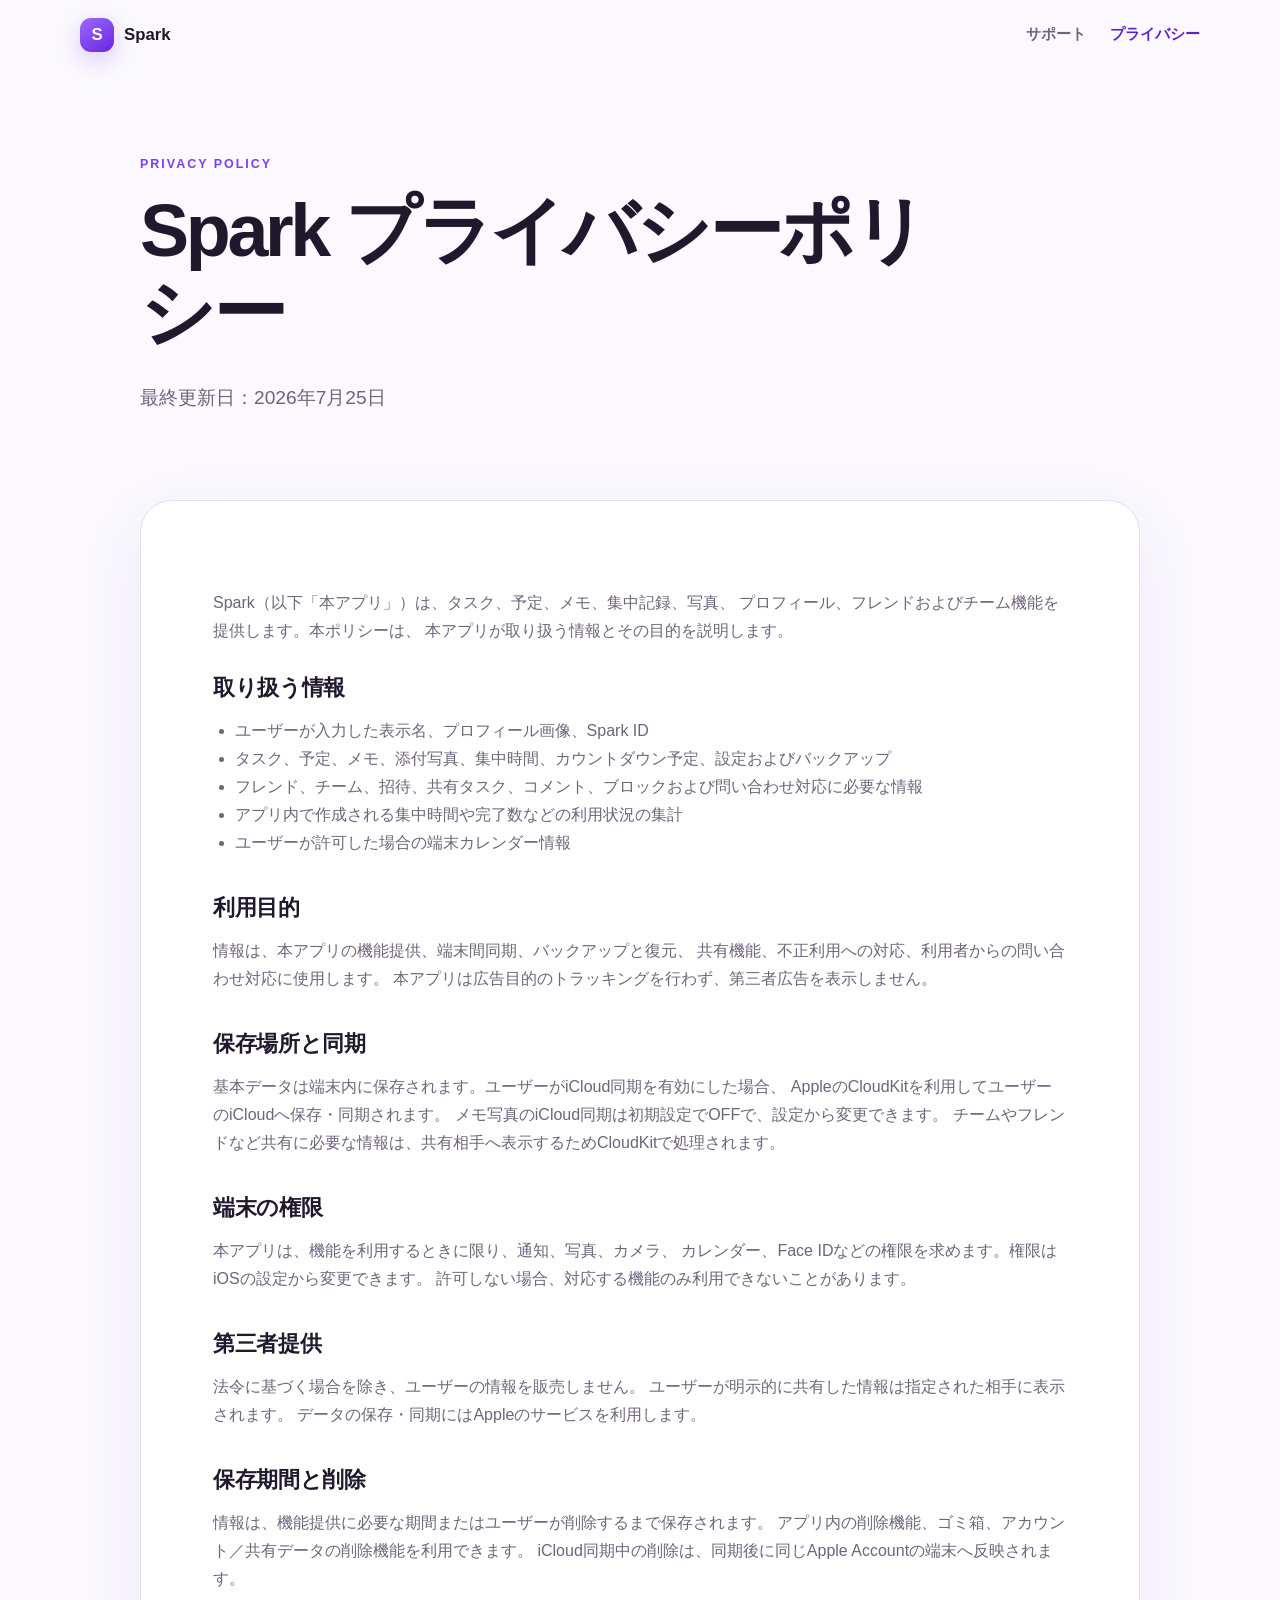
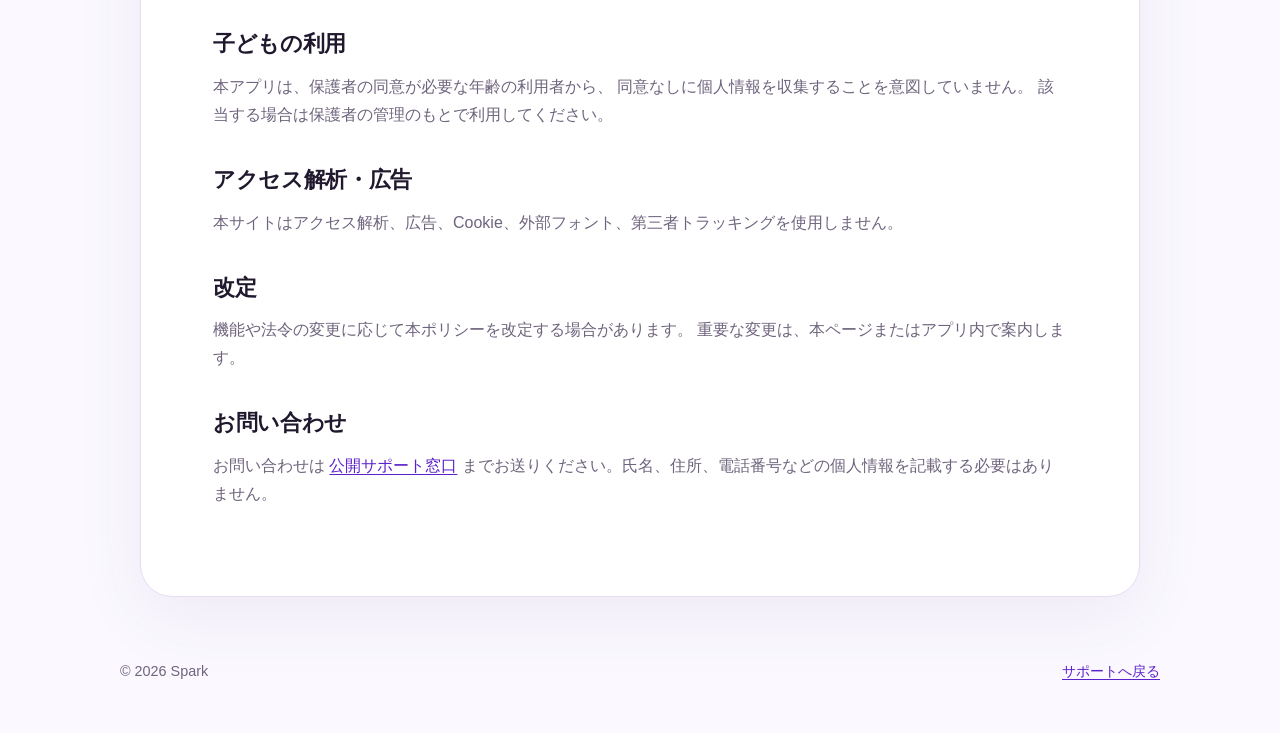
==== privacy.html @ 387881a7 "Publish Spark support and privacy pages" ====
<!doctype html>
<html lang="ja">
  <head>
    <meta charset="utf-8">
    <meta name="viewport" content="width=device-width, initial-scale=1">
    <meta name="description" content="Sparkのプライバシーポリシーです。アプリが取り扱う情報、利用目的、保存、同期、削除について説明します。">
    <meta name="referrer" content="no-referrer">
    <meta http-equiv="Content-Security-Policy" content="default-src 'self'; img-src 'self'; style-src 'self'; base-uri 'none'; form-action 'none'; frame-ancestors 'none'">
    <title>Spark プライバシーポリシー</title>
    <link rel="stylesheet" href="styles.css">
  </head>
  <body>
    <header class="site-header">
      <a class="brand" href="index.html" aria-label="Spark サポートのトップへ">
        <span class="brand-mark" aria-hidden="true">S</span>
        <span>Spark</span>
      </a>
      <nav aria-label="メインナビゲーション">
        <a href="index.html">サポート</a>
        <a aria-current="page" href="privacy.html">プライバシー</a>
      </nav>
    </header>

    <main>
      <section class="policy-hero">
        <p class="eyebrow">PRIVACY POLICY</p>
        <h1>Spark プライバシーポリシー</h1>
        <p class="lead">最終更新日：2026年7月25日</p>
      </section>

      <article class="panel policy">
        <p>
          Spark（以下「本アプリ」）は、タスク、予定、メモ、集中記録、写真、
          プロフィール、フレンドおよびチーム機能を提供します。本ポリシーは、
          本アプリが取り扱う情報とその目的を説明します。
        </p>

        <h2>取り扱う情報</h2>
        <ul>
          <li>ユーザーが入力した表示名、プロフィール画像、Spark ID</li>
          <li>タスク、予定、メモ、添付写真、集中時間、カウントダウン予定、設定およびバックアップ</li>
          <li>フレンド、チーム、招待、共有タスク、コメント、ブロックおよび問い合わせ対応に必要な情報</li>
          <li>アプリ内で作成される集中時間や完了数などの利用状況の集計</li>
          <li>ユーザーが許可した場合の端末カレンダー情報</li>
        </ul>

        <h2>利用目的</h2>
        <p>
          情報は、本アプリの機能提供、端末間同期、バックアップと復元、
          共有機能、不正利用への対応、利用者からの問い合わせ対応に使用します。
          本アプリは広告目的のトラッキングを行わず、第三者広告を表示しません。
        </p>

        <h2>保存場所と同期</h2>
        <p>
          基本データは端末内に保存されます。ユーザーがiCloud同期を有効にした場合、
          AppleのCloudKitを利用してユーザーのiCloudへ保存・同期されます。
          メモ写真のiCloud同期は初期設定でOFFで、設定から変更できます。
          チームやフレンドなど共有に必要な情報は、共有相手へ表示するためCloudKitで処理されます。
        </p>

        <h2>端末の権限</h2>
        <p>
          本アプリは、機能を利用するときに限り、通知、写真、カメラ、
          カレンダー、Face IDなどの権限を求めます。権限はiOSの設定から変更できます。
          許可しない場合、対応する機能のみ利用できないことがあります。
        </p>

        <h2>第三者提供</h2>
        <p>
          法令に基づく場合を除き、ユーザーの情報を販売しません。
          ユーザーが明示的に共有した情報は指定された相手に表示されます。
          データの保存・同期にはAppleのサービスを利用します。
        </p>

        <h2>保存期間と削除</h2>
        <p>
          情報は、機能提供に必要な期間またはユーザーが削除するまで保存されます。
          アプリ内の削除機能、ゴミ箱、アカウント／共有データの削除機能を利用できます。
          iCloud同期中の削除は、同期後に同じApple Accountの端末へ反映されます。
        </p>

        <h2>子どもの利用</h2>
        <p>
          本アプリは、保護者の同意が必要な年齢の利用者から、
          同意なしに個人情報を収集することを意図していません。
          該当する場合は保護者の管理のもとで利用してください。
        </p>

        <h2>アクセス解析・広告</h2>
        <p>
          本サイトはアクセス解析、広告、Cookie、外部フォント、第三者トラッキングを使用しません。
        </p>

        <h2>改定</h2>
        <p>
          機能や法令の変更に応じて本ポリシーを改定する場合があります。
          重要な変更は、本ページまたはアプリ内で案内します。
        </p>

        <h2>お問い合わせ</h2>
        <p>
          お問い合わせは
          <a href="mailto:leonbcgapartment@gmail.com">公開サポート窓口</a>
          までお送りください。氏名、住所、電話番号などの個人情報を記載する必要はありません。
        </p>
      </article>
    </main>

    <footer>
      <span>© 2026 Spark</span>
      <a href="index.html">サポートへ戻る</a>
    </footer>
  </body>
</html>
---- styles.css ----
:root {
  --background: #fbf9ff;
  --surface: #ffffff;
  --surface-soft: #f3edff;
  --foreground: #20182d;
  --muted: #6f647d;
  --border: #e7ddf2;
  --accent: #7b3ff2;
  --accent-dark: #5c22ca;
}

* {
  box-sizing: border-box;
}

html {
  scroll-behavior: smooth;
}

body {
  margin: 0;
  background: var(--background);
  color: var(--foreground);
  font-family: -apple-system, BlinkMacSystemFont, "Hiragino Sans", "Yu Gothic UI",
    "Yu Gothic", sans-serif;
  line-height: 1.75;
}

a {
  color: var(--accent-dark);
  text-underline-offset: 0.2em;
}

a:focus-visible {
  outline: 3px solid #b692ff;
  outline-offset: 4px;
  border-radius: 4px;
}

.site-header {
  position: sticky;
  top: 0;
  z-index: 10;
  display: flex;
  align-items: center;
  justify-content: space-between;
  width: min(1120px, calc(100% - 40px));
  margin: 0 auto;
  padding: 18px 0;
  background: rgb(251 249 255 / 92%);
  backdrop-filter: blur(18px);
}

.brand {
  display: inline-flex;
  align-items: center;
  gap: 10px;
  color: var(--foreground);
  font-size: 1.05rem;
  font-weight: 800;
  text-decoration: none;
}

.brand-mark {
  display: grid;
  width: 34px;
  height: 34px;
  place-items: center;
  border-radius: 11px;
  color: #fff;
  background: linear-gradient(145deg, #9d68ff, #6727df);
  box-shadow: 0 8px 24px rgb(108 48 220 / 24%);
}

nav {
  display: flex;
  gap: 24px;
}

nav a {
  color: var(--muted);
  font-size: 0.92rem;
  font-weight: 700;
  text-decoration: none;
}

nav a[aria-current="page"] {
  color: var(--accent-dark);
}

.hero,
.policy-hero {
  width: min(1000px, calc(100% - 40px));
  margin: 0 auto;
}

.hero {
  padding: 112px 0 128px;
  text-align: center;
}

.policy-hero {
  padding: 84px 0 52px;
}

.eyebrow {
  margin: 0 0 14px;
  color: var(--accent);
  font-size: 0.78rem;
  font-weight: 850;
  letter-spacing: 0.16em;
}

h1 {
  max-width: 820px;
  margin: 0 auto;
  font-size: clamp(2.4rem, 6vw, 4.6rem);
  line-height: 1.12;
  letter-spacing: -0.045em;
}

.policy-hero h1 {
  margin-left: 0;
}

.lead {
  max-width: 660px;
  margin: 26px auto 34px;
  color: var(--muted);
  font-size: clamp(1rem, 2vw, 1.2rem);
}

.policy-hero .lead {
  margin-left: 0;
}

.primary-link {
  display: inline-flex;
  min-height: 52px;
  align-items: center;
  justify-content: center;
  padding: 0 24px;
  border-radius: 16px;
  color: #fff;
  background: linear-gradient(135deg, #8a4dff, #6824dc);
  box-shadow: 0 14px 34px rgb(103 39 217 / 24%);
  font-weight: 800;
  text-decoration: none;
}

.panel {
  width: min(1100px, calc(100% - 40px));
  margin: 0 auto 30px;
  padding: clamp(34px, 6vw, 72px);
  border: 1px solid var(--border);
  border-radius: 32px;
  background: var(--surface);
  box-shadow: 0 20px 70px rgb(65 31 110 / 7%);
}

.section-heading {
  max-width: 760px;
  margin-bottom: 36px;
}

h2 {
  margin: 0 0 14px;
  font-size: clamp(1.8rem, 4vw, 2.8rem);
  line-height: 1.2;
  letter-spacing: -0.035em;
}

.section-heading p:not(.eyebrow),
.policy p,
.policy li {
  color: var(--muted);
}

.notice {
  padding: 22px 24px;
  border: 1px solid #ddccff;
  border-radius: 18px;
  background: var(--surface-soft);
  color: #4c386d;
}

.faq-grid {
  display: grid;
  grid-template-columns: repeat(2, minmax(0, 1fr));
  gap: 16px;
}

.faq-grid article {
  padding: 24px;
  border: 1px solid var(--border);
  border-radius: 20px;
  background: #fdfcff;
}

h3 {
  margin: 0 0 8px;
  font-size: 1.05rem;
  line-height: 1.45;
}

.faq-grid p {
  margin: 0;
  color: var(--muted);
}

.policy {
  max-width: 1000px;
}

.policy h2 {
  margin-top: 38px;
  font-size: 1.35rem;
  letter-spacing: -0.015em;
}

.policy h2:first-of-type {
  margin-top: 30px;
}

.policy ul {
  padding-left: 1.35rem;
}

footer {
  display: flex;
  justify-content: space-between;
  width: min(1040px, calc(100% - 40px));
  margin: 0 auto;
  padding: 32px 0 48px;
  color: var(--muted);
  font-size: 0.9rem;
}

@media (max-width: 720px) {
  .site-header {
    width: min(100% - 28px, 1120px);
  }

  nav {
    gap: 14px;
  }

  nav a {
    font-size: 0.82rem;
  }

  .hero,
  .policy-hero {
    width: min(100% - 32px, 1000px);
  }

  .hero {
    padding: 76px 0 92px;
    text-align: left;
  }

  h1 {
    margin: 0;
  }

  .lead {
    margin-left: 0;
  }

  .panel {
    width: min(100% - 24px, 1100px);
    padding: 28px 22px;
    border-radius: 24px;
  }

  .faq-grid {
    grid-template-columns: 1fr;
  }

  footer {
    width: min(100% - 36px, 1040px);
  }
}

@media (prefers-reduced-motion: reduce) {
  html {
    scroll-behavior: auto;
  }
}
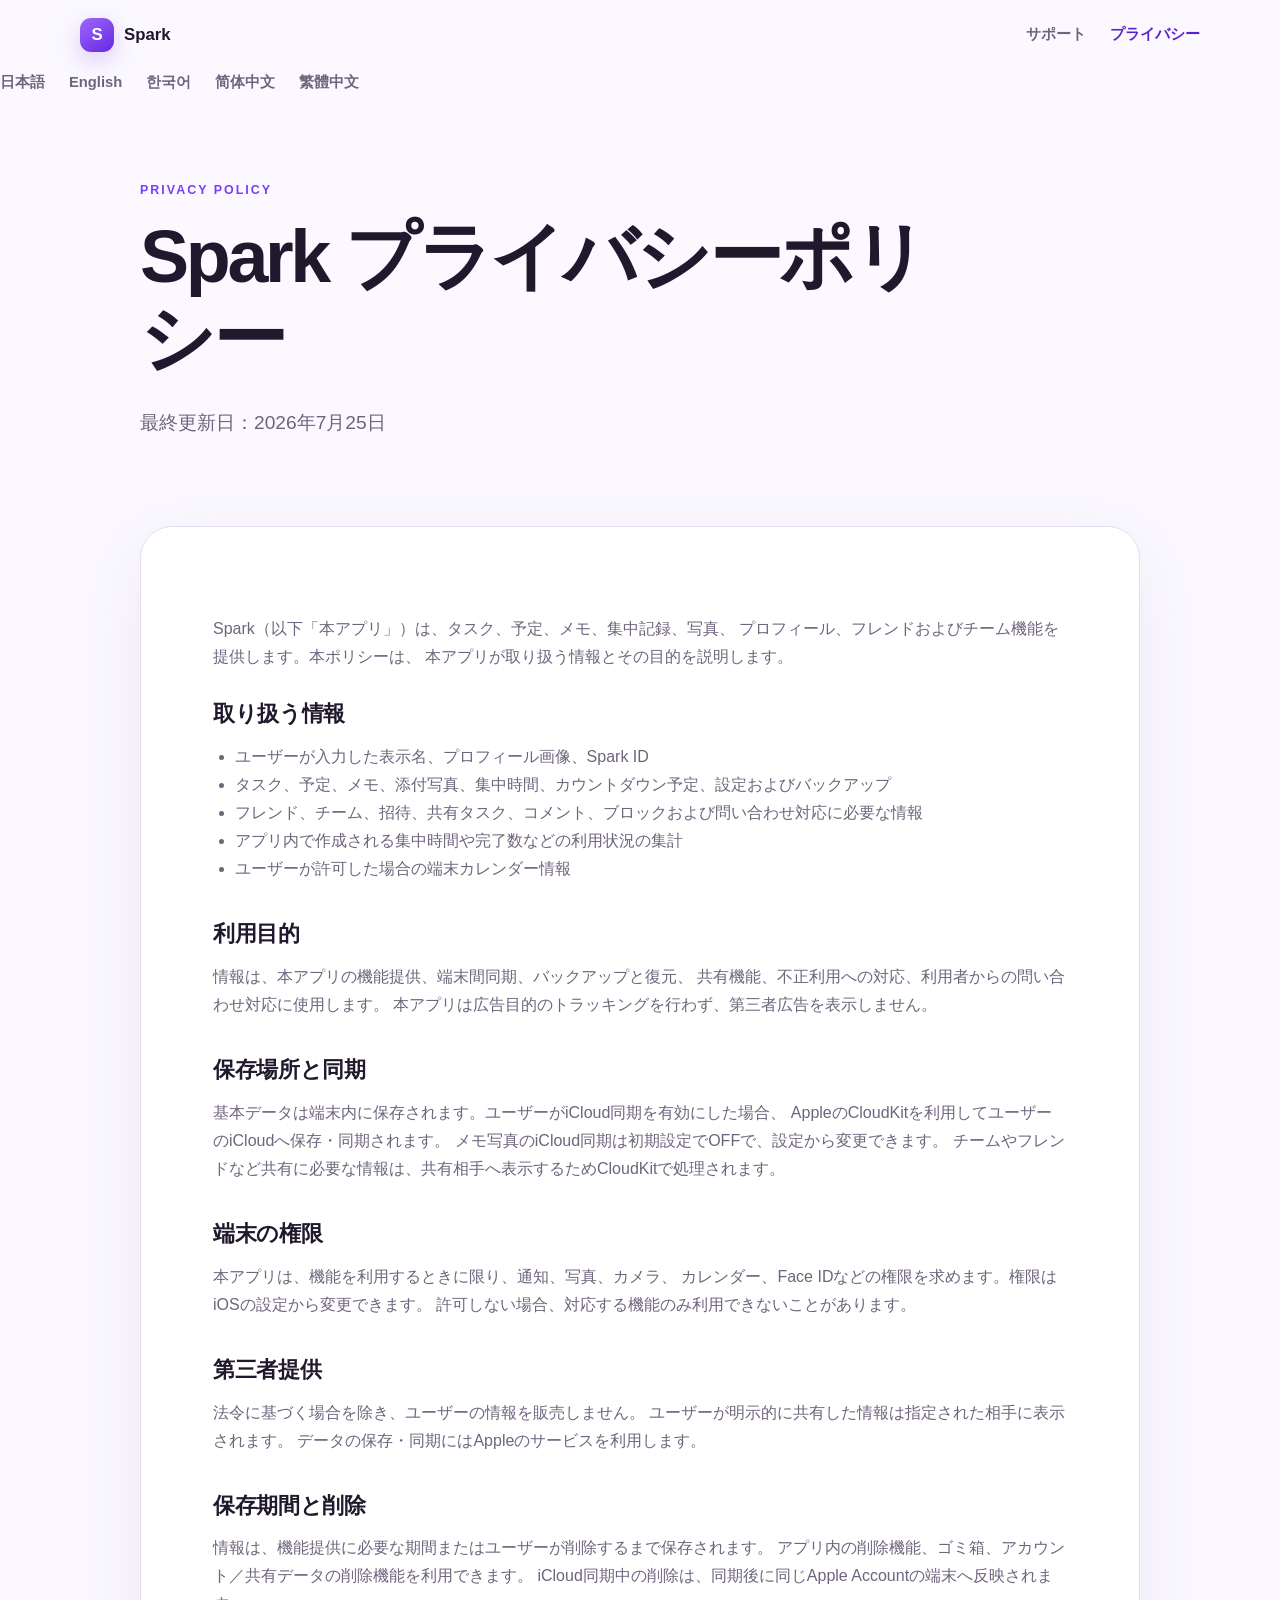
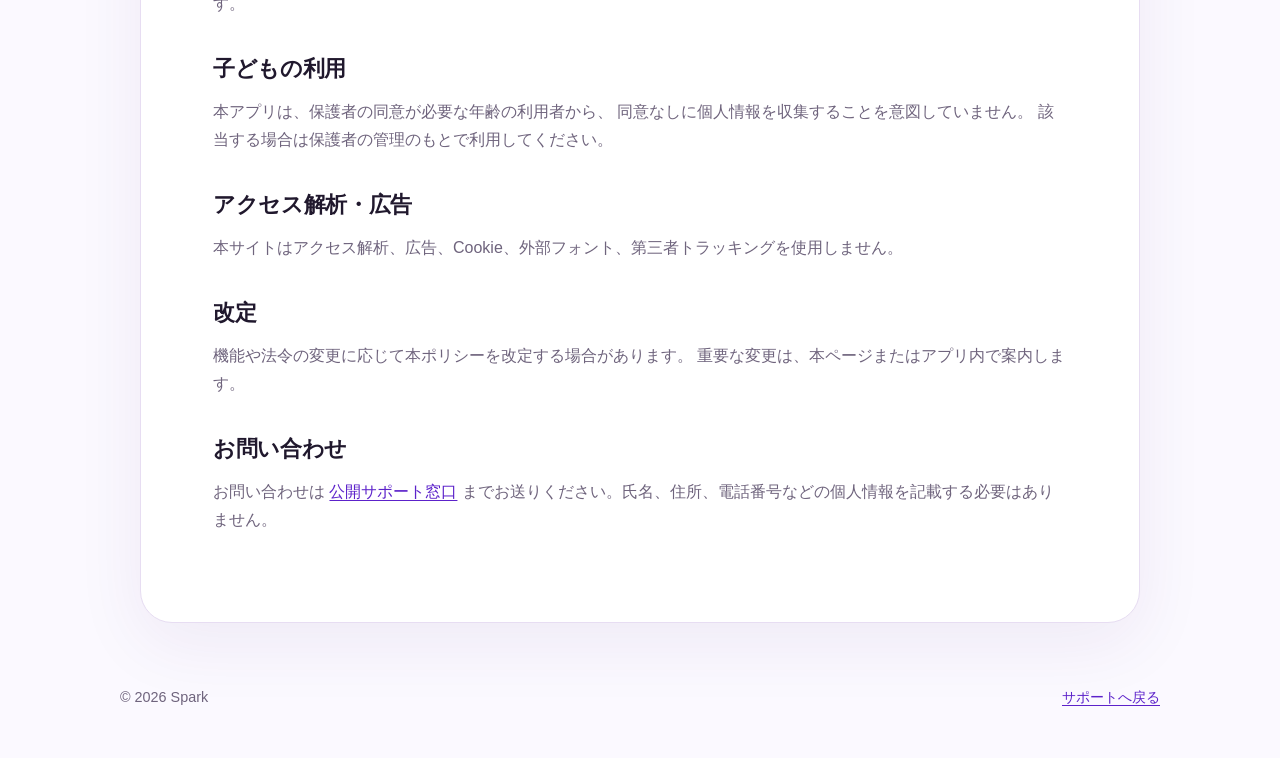
==== commit ca826adb: "Update privacy.html" ====
--- a/privacy.html
+++ b/privacy.html
@@ -8,6 +8,11 @@
     <meta http-equiv="Content-Security-Policy" content="default-src 'self'; img-src 'self'; style-src 'self'; base-uri 'none'; form-action 'none'; frame-ancestors 'none'">
     <title>Spark プライバシーポリシー</title>
     <link rel="stylesheet" href="styles.css">
+    <link rel="alternate" hreflang="ja" href="privacy.html">
+    <link rel="alternate" hreflang="en" href="en/privacy.html">
+    <link rel="alternate" hreflang="ko" href="ko/privacy.html">
+    <link rel="alternate" hreflang="zh-Hans" href="zh-hans/privacy.html">
+    <link rel="alternate" hreflang="zh-Hant" href="zh-hant/privacy.html">
   </head>
   <body>
     <header class="site-header">
@@ -20,6 +25,7 @@
         <a aria-current="page" href="privacy.html">プライバシー</a>
       </nav>
     </header>
+    <nav class="lang-switch" aria-label="言語"><a lang="ja" aria-current="true" href="privacy.html">日本語</a> <a lang="en" href="en/privacy.html">English</a> <a lang="ko" href="ko/privacy.html">한국어</a> <a lang="zh-Hans" href="zh-hans/privacy.html">简体中文</a> <a lang="zh-Hant" href="zh-hant/privacy.html">繁體中文</a></nav>
 
     <main>
       <section class="policy-hero">
